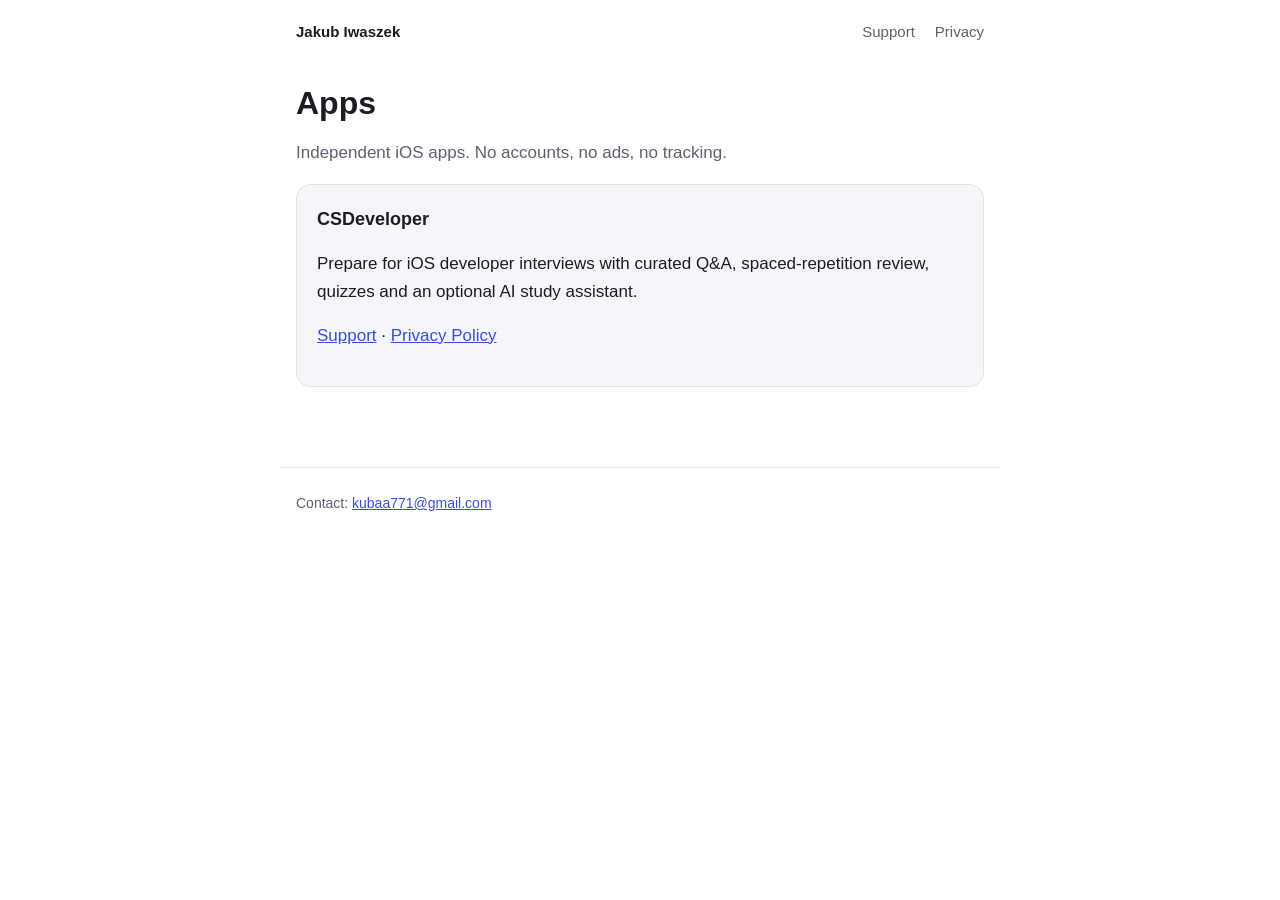
==== index.html @ 08690e5c "Add support and privacy pages" ====
<!doctype html>
<html lang="en">
<head>
  <meta charset="utf-8">
  <meta name="viewport" content="width=device-width, initial-scale=1">
  <title>Jakub Iwaszek – Apps</title>
  <meta name="description" content="iOS apps by Jakub Iwaszek, with support and privacy information.">
  <link rel="stylesheet" href="/assets/style.css">
</head>
<body>
  <header class="site">
    <a class="home" href="/">Jakub Iwaszek</a>
    <a href="/support/">Support</a>
    <a href="/privacy/">Privacy</a>
  </header>

  <main>
    <h1>Apps</h1>
    <p class="muted">Independent iOS apps. No accounts, no ads, no tracking.</p>

    <div class="card">
      <h3>CSDeveloper</h3>
      <p>Prepare for iOS developer interviews with curated Q&amp;A, spaced-repetition review, quizzes and an optional AI study assistant.</p>
      <p>
        <a href="/support/#csdeveloper">Support</a> ·
        <a href="/privacy/csdeveloper/">Privacy Policy</a>
      </p>
    </div>
  </main>

  <footer>
    Contact: <a href="mailto:kubaa771@gmail.com">kubaa771@gmail.com</a>
  </footer>
</body>
</html>
---- assets/style.css ----
:root {
  --bg: #ffffff;
  --surface: #f5f6fa;
  --text: #1c1d22;
  --muted: #5d6170;
  --border: #e2e4ec;
  --accent: #3a4fd1;
}

@media (prefers-color-scheme: dark) {
  :root {
    --bg: #111218;
    --surface: #1b1d26;
    --text: #e9eaf0;
    --muted: #9a9eb0;
    --border: #2a2d3a;
    --accent: #8c9cff;
  }
}

* { box-sizing: border-box; }

body {
  margin: 0;
  background: var(--bg);
  color: var(--text);
  font: 17px/1.6 -apple-system, BlinkMacSystemFont, "Segoe UI", Roboto, Helvetica, Arial, sans-serif;
  -webkit-text-size-adjust: 100%;
}

main {
  max-width: 720px;
  margin: 0 auto;
  padding: 40px 16px 64px;
}

header.site {
  max-width: 720px;
  margin: 0 auto;
  padding: 20px 16px 0;
  display: flex;
  gap: 20px;
  flex-wrap: wrap;
  font-size: 15px;
}

header.site a { color: var(--muted); text-decoration: none; }
header.site a:hover { color: var(--accent); }
header.site .home { color: var(--text); font-weight: 600; margin-right: auto; }

h1 { font-size: 32px; line-height: 1.2; margin: 0 0 8px; }
h2 { font-size: 22px; margin: 40px 0 8px; }
h3 { font-size: 18px; margin: 24px 0 4px; }

p, li { color: var(--text); }
.muted { color: var(--muted); }
a { color: var(--accent); }

ul { padding-left: 22px; }

.card {
  background: var(--surface);
  border: 1px solid var(--border);
  border-radius: 14px;
  padding: 20px;
  margin: 16px 0;
}

.card h3 { margin-top: 0; }

table {
  width: 100%;
  border-collapse: collapse;
  margin: 12px 0;
  font-size: 15px;
}

th, td {
  text-align: left;
  vertical-align: top;
  padding: 10px 8px;
  border-bottom: 1px solid var(--border);
}

th { color: var(--muted); font-weight: 600; }

.table-wrap { overflow-x: auto; }

footer {
  max-width: 720px;
  margin: 0 auto;
  padding: 24px 16px 40px;
  border-top: 1px solid var(--border);
  color: var(--muted);
  font-size: 14px;
}
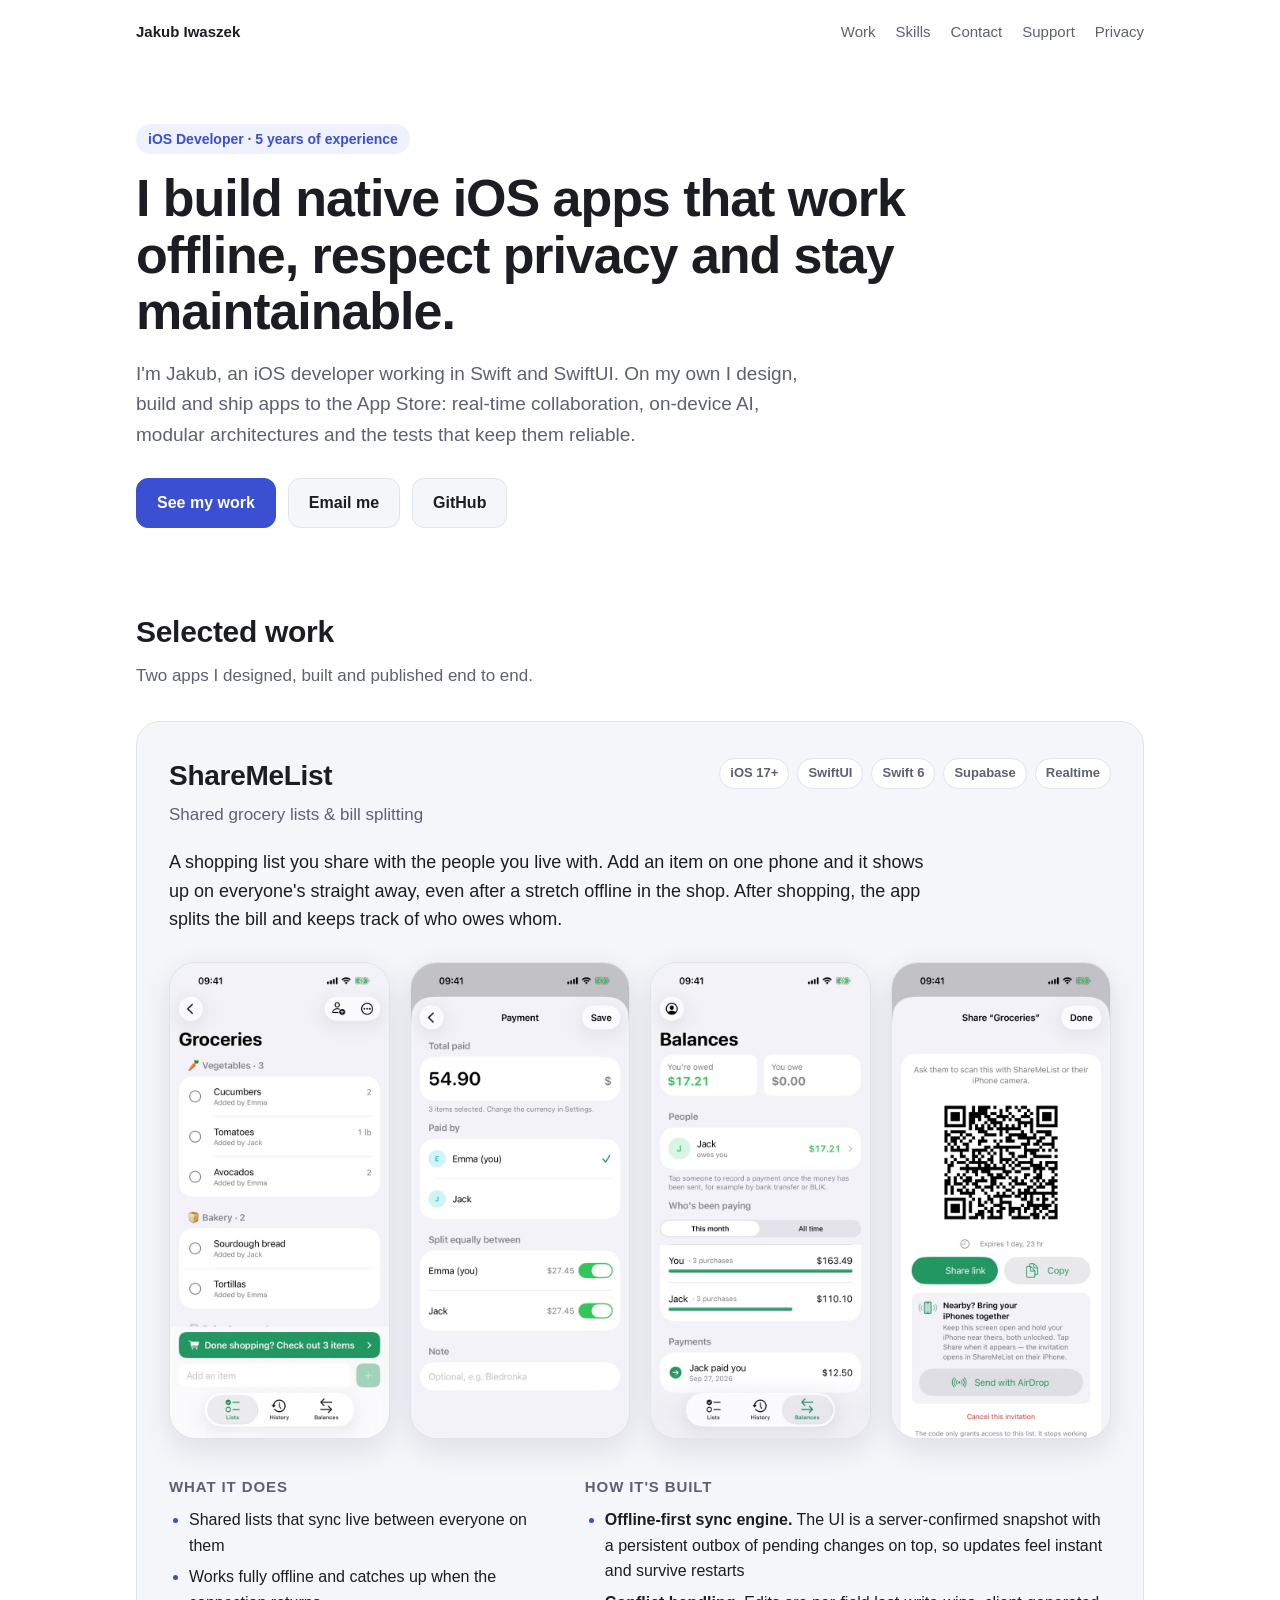
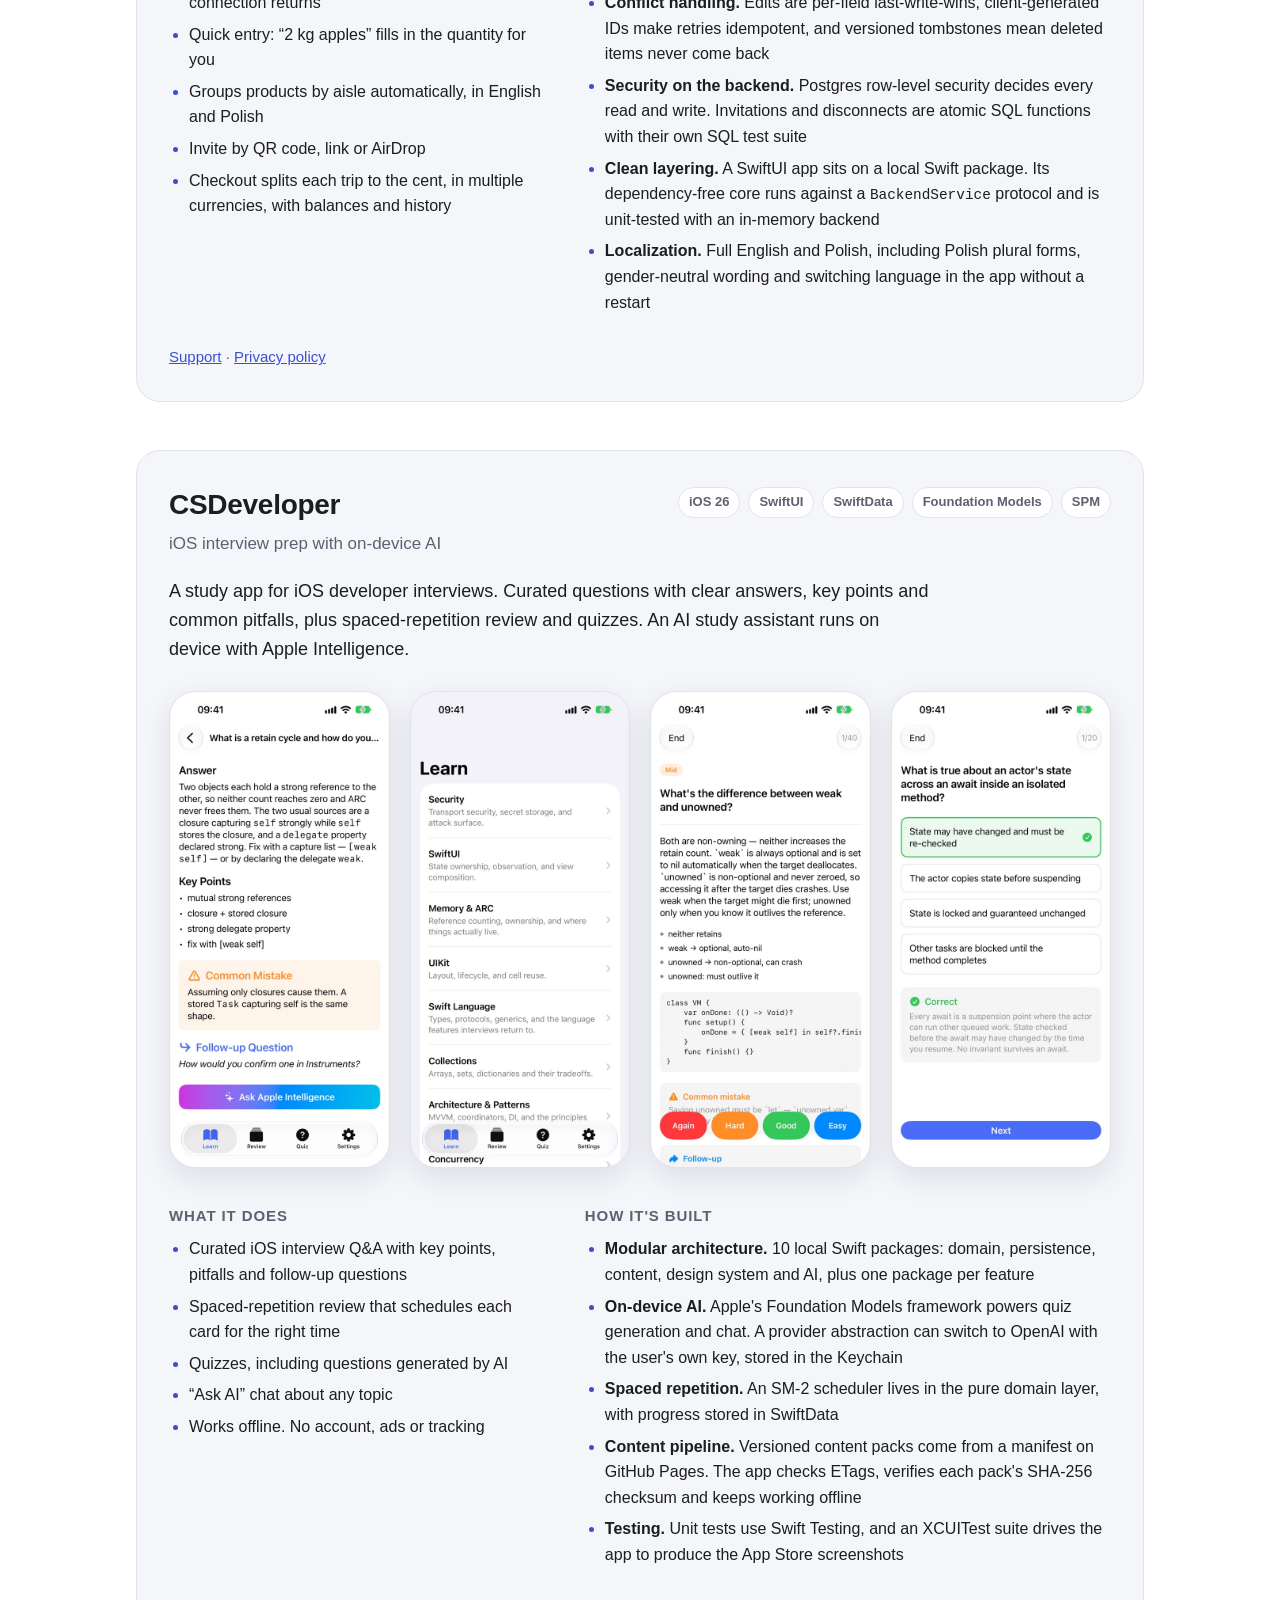
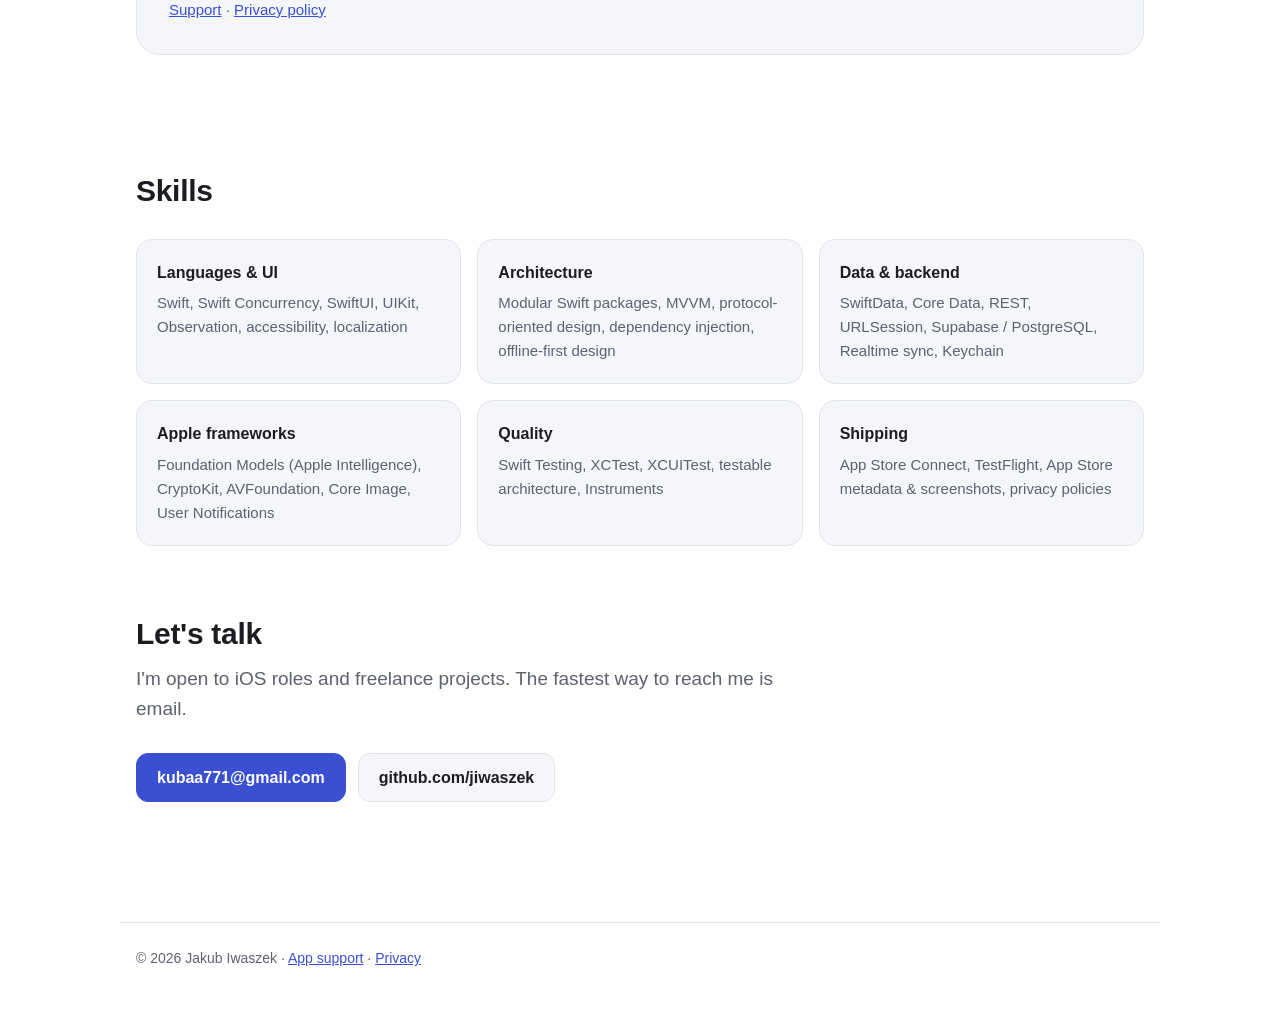
==== commit 001095e2: "Turn homepage into an iOS developer portfolio Add hero, case studies for ShareMeList and CSDeveloper" ====
--- a/index.html
+++ b/index.html
@@ -3,33 +3,209 @@
 <head>
   <meta charset="utf-8">
   <meta name="viewport" content="width=device-width, initial-scale=1">
-  <title>Jakub Iwaszek – Apps</title>
-  <meta name="description" content="iOS apps by Jakub Iwaszek, with support and privacy information.">
+  <title>Jakub Iwaszek – iOS Developer</title>
+  <meta name="description" content="Jakub Iwaszek is an iOS developer with 5 years of experience building native apps in Swift and SwiftUI. Creator of ShareMeList and CSDeveloper.">
+  <meta property="og:title" content="Jakub Iwaszek – iOS Developer">
+  <meta property="og:description" content="Native iOS apps in Swift and SwiftUI: offline-first, private by default, and well tested.">
+  <meta property="og:type" content="website">
+  <meta property="og:url" content="https://jiwaszek.github.io/">
+  <meta property="og:image" content="https://jiwaszek.github.io/assets/img/sml-list.jpg">
+  <link rel="icon" href="data:image/svg+xml,%3Csvg xmlns='http://www.w3.org/2000/svg' viewBox='0 0 64 64'%3E%3Crect width='64' height='64' rx='14' fill='%233a4fd1'/%3E%3Ctext x='32' y='42' font-family='-apple-system,Helvetica,Arial' font-size='28' font-weight='700' fill='white' text-anchor='middle'%3EJI%3C/text%3E%3C/svg%3E">
   <link rel="stylesheet" href="/assets/style.css">
 </head>
-<body>
-  <header class="site">
+<body class="home-page">
+  <header class="site wide">
     <a class="home" href="/">Jakub Iwaszek</a>
+    <a href="#work">Work</a>
+    <a href="#skills">Skills</a>
+    <a href="#contact">Contact</a>
     <a href="/support/">Support</a>
     <a href="/privacy/">Privacy</a>
   </header>
 
-  <main>
-    <h1>Apps</h1>
-    <p class="muted">Independent iOS apps. No accounts, no ads, no tracking.</p>
-
-    <div class="card">
-      <h3>CSDeveloper</h3>
-      <p>Prepare for iOS developer interviews with curated Q&amp;A, spaced-repetition review, quizzes and an optional AI study assistant.</p>
-      <p>
-        <a href="/support/#csdeveloper">Support</a> ·
-        <a href="/privacy/csdeveloper/">Privacy Policy</a>
-      </p>
-    </div>
+  <main class="wide">
+
+    <!-- Hero -->
+    <section class="hero">
+      <p class="eyebrow">iOS Developer · 5 years of experience</p>
+      <h1>I build native iOS apps that work offline, respect privacy and stay maintainable.</h1>
+      <p class="lede">I'm Jakub, an iOS developer working in Swift and SwiftUI. On my own I design, build and ship apps to the App Store: real-time collaboration, on-device AI, modular architectures and the tests that keep them reliable.</p>
+      <div class="actions">
+        <a class="btn primary" href="#work">See my work</a>
+        <a class="btn" href="mailto:kubaa771@gmail.com">Email me</a>
+        <a class="btn" href="https://github.com/jiwaszek">GitHub</a>
+      </div>
+    </section>
+
+    <!-- Projects -->
+    <section id="work" class="section">
+      <h2 class="section-title">Selected work</h2>
+      <p class="muted section-sub">Two apps I designed, built and published end to end.</p>
+
+      <!-- ShareMeList -->
+      <article class="project" id="sharemelist">
+        <div class="project-head">
+          <div>
+            <h3>ShareMeList</h3>
+            <p class="tagline">Shared grocery lists &amp; bill splitting</p>
+          </div>
+          <ul class="chips">
+            <li>iOS 17+</li><li>SwiftUI</li><li>Swift 6</li><li>Supabase</li><li>Realtime</li>
+          </ul>
+        </div>
+
+        <p class="project-intro">A shopping list you share with the people you live with. Add an item on one phone and it shows up on everyone's straight away, even after a stretch offline in the shop. After shopping, the app splits the bill and keeps track of who owes whom.</p>
+
+        <div class="shots" role="list">
+          <figure role="listitem"><img src="/assets/img/sml-list.jpg" alt="ShareMeList list screen with products grouped by aisle" loading="lazy" width="552" height="1200"></figure>
+          <figure role="listitem"><img src="/assets/img/sml-checkout.jpg" alt="Checkout screen for splitting the cost of a shopping trip" loading="lazy" width="552" height="1200"></figure>
+          <figure role="listitem"><img src="/assets/img/sml-balances.jpg" alt="Balances screen showing who owes whom" loading="lazy" width="552" height="1200"></figure>
+          <figure role="listitem"><img src="/assets/img/sml-invite.jpg" alt="Invitation screen with a QR code" loading="lazy" width="552" height="1200"></figure>
+        </div>
+
+        <div class="columns">
+          <div>
+            <h4>What it does</h4>
+            <ul>
+              <li>Shared lists that sync live between everyone on them</li>
+              <li>Works fully offline and catches up when the connection returns</li>
+              <li>Quick entry: “2 kg apples” fills in the quantity for you</li>
+              <li>Groups products by aisle automatically, in English and Polish</li>
+              <li>Invite by QR code, link or AirDrop</li>
+              <li>Checkout splits each trip to the cent, in multiple currencies, with balances and history</li>
+            </ul>
+          </div>
+          <div>
+            <h4>How it's built</h4>
+            <ul>
+              <li><strong>Offline-first sync engine.</strong> The UI is a server-confirmed snapshot with a persistent outbox of pending changes on top, so updates feel instant and survive restarts</li>
+              <li><strong>Conflict handling.</strong> Edits are per-field last-write-wins, client-generated IDs make retries idempotent, and versioned tombstones mean deleted items never come back</li>
+              <li><strong>Security on the backend.</strong> Postgres row-level security decides every read and write. Invitations and disconnects are atomic SQL functions with their own SQL test suite</li>
+              <li><strong>Clean layering.</strong> A SwiftUI app sits on a local Swift package. Its dependency-free core runs against a <code>BackendService</code> protocol and is unit-tested with an in-memory backend</li>
+              <li><strong>Localization.</strong> Full English and Polish, including Polish plural forms, gender-neutral wording and switching language in the app without a restart</li>
+            </ul>
+          </div>
+        </div>
+
+        <p class="project-links">
+          <a href="/TogetherList/support/">Support</a> ·
+          <a href="/TogetherList/privacy/">Privacy policy</a>
+          <!-- TODO: add App Store link once live -->
+        </p>
+      </article>
+
+      <!-- CSDeveloper -->
+      <article class="project" id="csdeveloper">
+        <div class="project-head">
+          <div>
+            <h3>CSDeveloper</h3>
+            <p class="tagline">iOS interview prep with on-device AI</p>
+          </div>
+          <ul class="chips">
+            <li>iOS 26</li><li>SwiftUI</li><li>SwiftData</li><li>Foundation Models</li><li>SPM</li>
+          </ul>
+        </div>
+
+        <p class="project-intro">A study app for iOS developer interviews. Curated questions with clear answers, key points and common pitfalls, plus spaced-repetition review and quizzes. An AI study assistant runs on device with Apple Intelligence.</p>
+
+        <div class="shots" role="list">
+          <figure role="listitem"><img src="/assets/img/csd-learn-detail.jpg" alt="CSDeveloper topic detail with answer, key points and a common mistake" loading="lazy" width="552" height="1200"></figure>
+          <figure role="listitem"><img src="/assets/img/csd-learn-topics.jpg" alt="List of study topics" loading="lazy" width="552" height="1200"></figure>
+          <figure role="listitem"><img src="/assets/img/csd-review.jpg" alt="Spaced-repetition review card" loading="lazy" width="552" height="1200"></figure>
+          <figure role="listitem"><img src="/assets/img/csd-quiz.jpg" alt="Multiple-choice quiz question" loading="lazy" width="552" height="1200"></figure>
+        </div>
+
+        <div class="columns">
+          <div>
+            <h4>What it does</h4>
+            <ul>
+              <li>Curated iOS interview Q&amp;A with key points, pitfalls and follow-up questions</li>
+              <li>Spaced-repetition review that schedules each card for the right time</li>
+              <li>Quizzes, including questions generated by AI</li>
+              <li>“Ask AI” chat about any topic</li>
+              <li>Works offline. No account, ads or tracking</li>
+            </ul>
+          </div>
+          <div>
+            <h4>How it's built</h4>
+            <ul>
+              <li><strong>Modular architecture.</strong> 10 local Swift packages: domain, persistence, content, design system and AI, plus one package per feature</li>
+              <li><strong>On-device AI.</strong> Apple's Foundation Models framework powers quiz generation and chat. A provider abstraction can switch to OpenAI with the user's own key, stored in the Keychain</li>
+              <li><strong>Spaced repetition.</strong> An SM-2 scheduler lives in the pure domain layer, with progress stored in SwiftData</li>
+              <li><strong>Content pipeline.</strong> Versioned content packs come from a manifest on GitHub Pages. The app checks ETags, verifies each pack's SHA-256 checksum and keeps working offline</li>
+              <li><strong>Testing.</strong> Unit tests use Swift Testing, and an XCUITest suite drives the app to produce the App Store screenshots</li>
+            </ul>
+          </div>
+        </div>
+
+        <p class="project-links">
+          <a href="/support/#csdeveloper">Support</a> ·
+          <a href="/privacy/csdeveloper/">Privacy policy</a>
+          <!-- TODO: add App Store link once live -->
+        </p>
+      </article>
+    </section>
+
+    <!-- Skills -->
+    <section id="skills" class="section">
+      <h2 class="section-title">Skills</h2>
+      <div class="skills">
+        <div class="skill-group">
+          <h4>Languages &amp; UI</h4>
+          <p>Swift, Swift Concurrency, SwiftUI, UIKit, Observation, accessibility, localization</p>
+        </div>
+        <div class="skill-group">
+          <h4>Architecture</h4>
+          <p>Modular Swift packages, MVVM, protocol-oriented design, dependency injection, offline-first design</p>
+        </div>
+        <div class="skill-group">
+          <h4>Data &amp; backend</h4>
+          <p>SwiftData, Core Data, REST, URLSession, Supabase / PostgreSQL, Realtime sync, Keychain</p>
+        </div>
+        <div class="skill-group">
+          <h4>Apple frameworks</h4>
+          <p>Foundation Models (Apple Intelligence), CryptoKit, AVFoundation, Core Image, User Notifications</p>
+        </div>
+        <div class="skill-group">
+          <h4>Quality</h4>
+          <p>Swift Testing, XCTest, XCUITest, testable architecture, Instruments</p>
+        </div>
+        <div class="skill-group">
+          <h4>Shipping</h4>
+          <p>App Store Connect, TestFlight, App Store metadata &amp; screenshots, privacy policies</p>
+        </div>
+      </div>
+    </section>
+
+    <!--
+      Experience: fill in from CV.
+    <section id="experience" class="section">
+      <h2 class="section-title">Experience</h2>
+      <ol class="timeline">
+        <li>
+          <div class="when">2021 – present</div>
+          <div>
+            <h4>iOS Developer · Company</h4>
+            <p>One or two lines of impact.</p>
+          </div>
+        </li>
+      </ol>
+    </section>
+    -->
+
+    <!-- Contact -->
+    <section id="contact" class="section contact">
+      <h2 class="section-title">Let's talk</h2>
+      <p class="lede">I'm open to iOS roles and freelance projects. The fastest way to reach me is email.</p>
+      <div class="actions">
+        <a class="btn primary" href="mailto:kubaa771@gmail.com">kubaa771@gmail.com</a>
+        <a class="btn" href="https://github.com/jiwaszek">github.com/jiwaszek</a>
+      </div>
+    </section>
   </main>
 
-  <footer>
-    Contact: <a href="mailto:kubaa771@gmail.com">kubaa771@gmail.com</a>
+  <footer class="wide">
+    © 2026 Jakub Iwaszek · <a href="/support/">App support</a> · <a href="/privacy/">Privacy</a>
   </footer>
 </body>
 </html>
--- a/assets/style.css
+++ b/assets/style.css
@@ -94,3 +94,153 @@
   color: var(--muted);
   font-size: 14px;
 }
+
+/* ---------- Portfolio home ---------- */
+
+:root { --accent-soft: rgba(58, 79, 209, 0.08); --shadow: 0 10px 30px rgba(20, 24, 60, 0.10); }
+@media (prefers-color-scheme: dark) {
+  :root { --accent-soft: rgba(140, 156, 255, 0.12); --shadow: 0 10px 30px rgba(0, 0, 0, 0.45); }
+}
+
+html { scroll-behavior: smooth; }
+.home-page section[id] { scroll-margin-top: 24px; }
+
+header.site.wide, main.wide, footer.wide { max-width: 1040px; }
+main.wide { padding-top: 24px; }
+
+.hero { padding: 56px 0 24px; max-width: 820px; }
+.eyebrow {
+  display: inline-block;
+  margin: 0 0 16px;
+  padding: 4px 12px;
+  border-radius: 999px;
+  background: var(--accent-soft);
+  color: var(--accent);
+  font-size: 14px;
+  font-weight: 600;
+}
+.hero h1 {
+  font-size: clamp(32px, 5.2vw, 52px);
+  line-height: 1.08;
+  letter-spacing: -0.02em;
+  margin: 0 0 20px;
+}
+.lede { font-size: 19px; color: var(--muted); max-width: 680px; margin: 0 0 28px; }
+
+.actions { display: flex; flex-wrap: wrap; gap: 12px; }
+.btn {
+  display: inline-block;
+  padding: 11px 20px;
+  border-radius: 12px;
+  border: 1px solid var(--border);
+  background: var(--surface);
+  color: var(--text);
+  font-size: 16px;
+  font-weight: 600;
+  text-decoration: none;
+  transition: transform .15s ease, border-color .15s ease;
+}
+.btn:hover { border-color: var(--accent); transform: translateY(-1px); }
+.btn.primary { background: var(--accent); border-color: var(--accent); color: #fff; }
+@media (prefers-color-scheme: dark) { .btn.primary { color: #111218; } }
+
+.section { padding: 56px 0 8px; }
+.section-title { font-size: 30px; letter-spacing: -0.01em; margin: 0 0 6px; }
+.section-sub { margin: 0 0 8px; }
+
+.project {
+  margin: 32px 0 48px;
+  padding: 32px;
+  background: var(--surface);
+  border: 1px solid var(--border);
+  border-radius: 24px;
+}
+.project-head {
+  display: flex;
+  flex-wrap: wrap;
+  justify-content: space-between;
+  align-items: flex-start;
+  gap: 12px 24px;
+}
+.project h3 { font-size: 28px; margin: 0; letter-spacing: -0.01em; }
+.tagline { margin: 2px 0 0; color: var(--muted); }
+.project-intro { font-size: 18px; max-width: 760px; margin: 20px 0 0; }
+
+.chips { list-style: none; display: flex; flex-wrap: wrap; gap: 8px; padding: 0; margin: 4px 0 0; }
+.chips li {
+  font-size: 13px;
+  font-weight: 600;
+  padding: 4px 10px;
+  border-radius: 999px;
+  border: 1px solid var(--border);
+  background: var(--bg);
+  color: var(--muted);
+}
+
+.shots {
+  display: grid;
+  grid-template-columns: repeat(4, minmax(0, 1fr));
+  gap: 20px;
+  margin: 28px 0 8px;
+}
+.shots figure { margin: 0; }
+.shots img {
+  display: block;
+  width: 100%;
+  height: auto;
+  border-radius: 12% / 5.5%;
+  border: 1px solid var(--border);
+  box-shadow: var(--shadow);
+  background: var(--bg);
+}
+
+.columns { display: grid; grid-template-columns: 1fr 1.4fr; gap: 8px 40px; }
+.columns h4 { font-size: 15px; text-transform: uppercase; letter-spacing: .06em; color: var(--muted); margin: 28px 0 8px; }
+.columns ul { margin: 0; padding-left: 20px; }
+.columns li { margin: 6px 0; font-size: 16px; }
+.columns li::marker { color: var(--accent); }
+code { font: 0.9em ui-monospace, SFMono-Regular, Menlo, monospace; }
+
+.project-links { margin: 24px 0 0; font-size: 15px; color: var(--muted); }
+
+.skills { display: grid; grid-template-columns: repeat(3, minmax(0, 1fr)); gap: 16px; margin-top: 24px; }
+.skill-group { padding: 20px; border: 1px solid var(--border); border-radius: 16px; background: var(--surface); }
+.skill-group h4 { margin: 0 0 6px; font-size: 16px; }
+.skill-group p { margin: 0; color: var(--muted); font-size: 15px; }
+
+.timeline { list-style: none; padding: 0; margin: 24px 0 0; }
+.timeline li { display: grid; grid-template-columns: 160px 1fr; gap: 16px; padding: 16px 0; border-bottom: 1px solid var(--border); }
+.timeline .when { color: var(--muted); font-size: 15px; }
+.timeline h4 { margin: 0 0 4px; }
+.timeline p { margin: 0; }
+
+.contact { padding-bottom: 56px; }
+
+@media (max-width: 820px) {
+  .project { padding: 20px; border-radius: 20px; }
+  .columns { grid-template-columns: 1fr; }
+  .skills { grid-template-columns: 1fr 1fr; }
+  /* Screenshots become a swipeable row on small screens */
+  .shots {
+    display: flex;
+    overflow-x: auto;
+    scroll-snap-type: x mandatory;
+    gap: 14px;
+    margin-left: -20px;
+    margin-right: -20px;
+    padding: 4px 20px 20px;
+    scrollbar-width: none;
+  }
+  .shots::-webkit-scrollbar { display: none; }
+  .shots figure { flex: 0 0 58%; scroll-snap-align: center; }
+}
+@media (max-width: 520px) {
+  .hero { padding-top: 32px; }
+  .lede { font-size: 17px; }
+  .skills { grid-template-columns: 1fr; }
+  .timeline li { grid-template-columns: 1fr; gap: 4px; }
+}
+@media (prefers-reduced-motion: reduce) {
+  html { scroll-behavior: auto; }
+  .btn { transition: none; }
+}
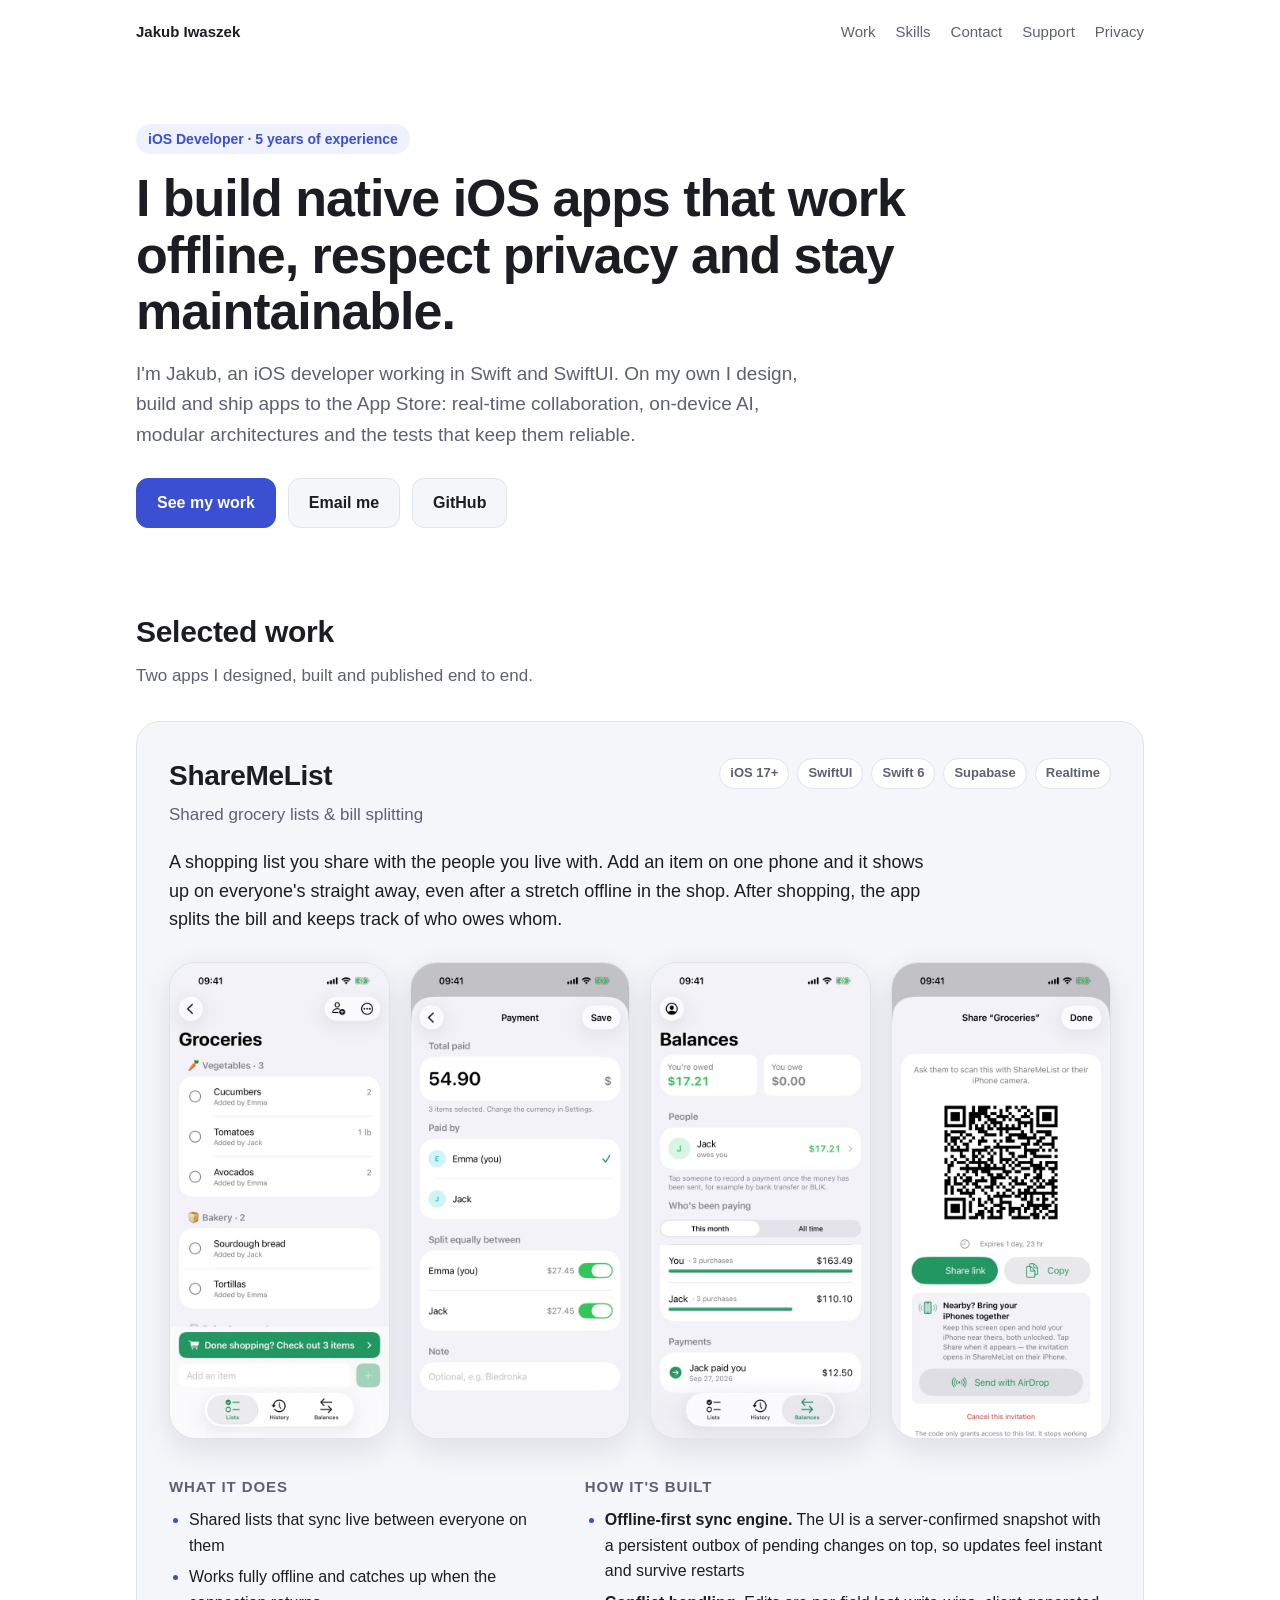
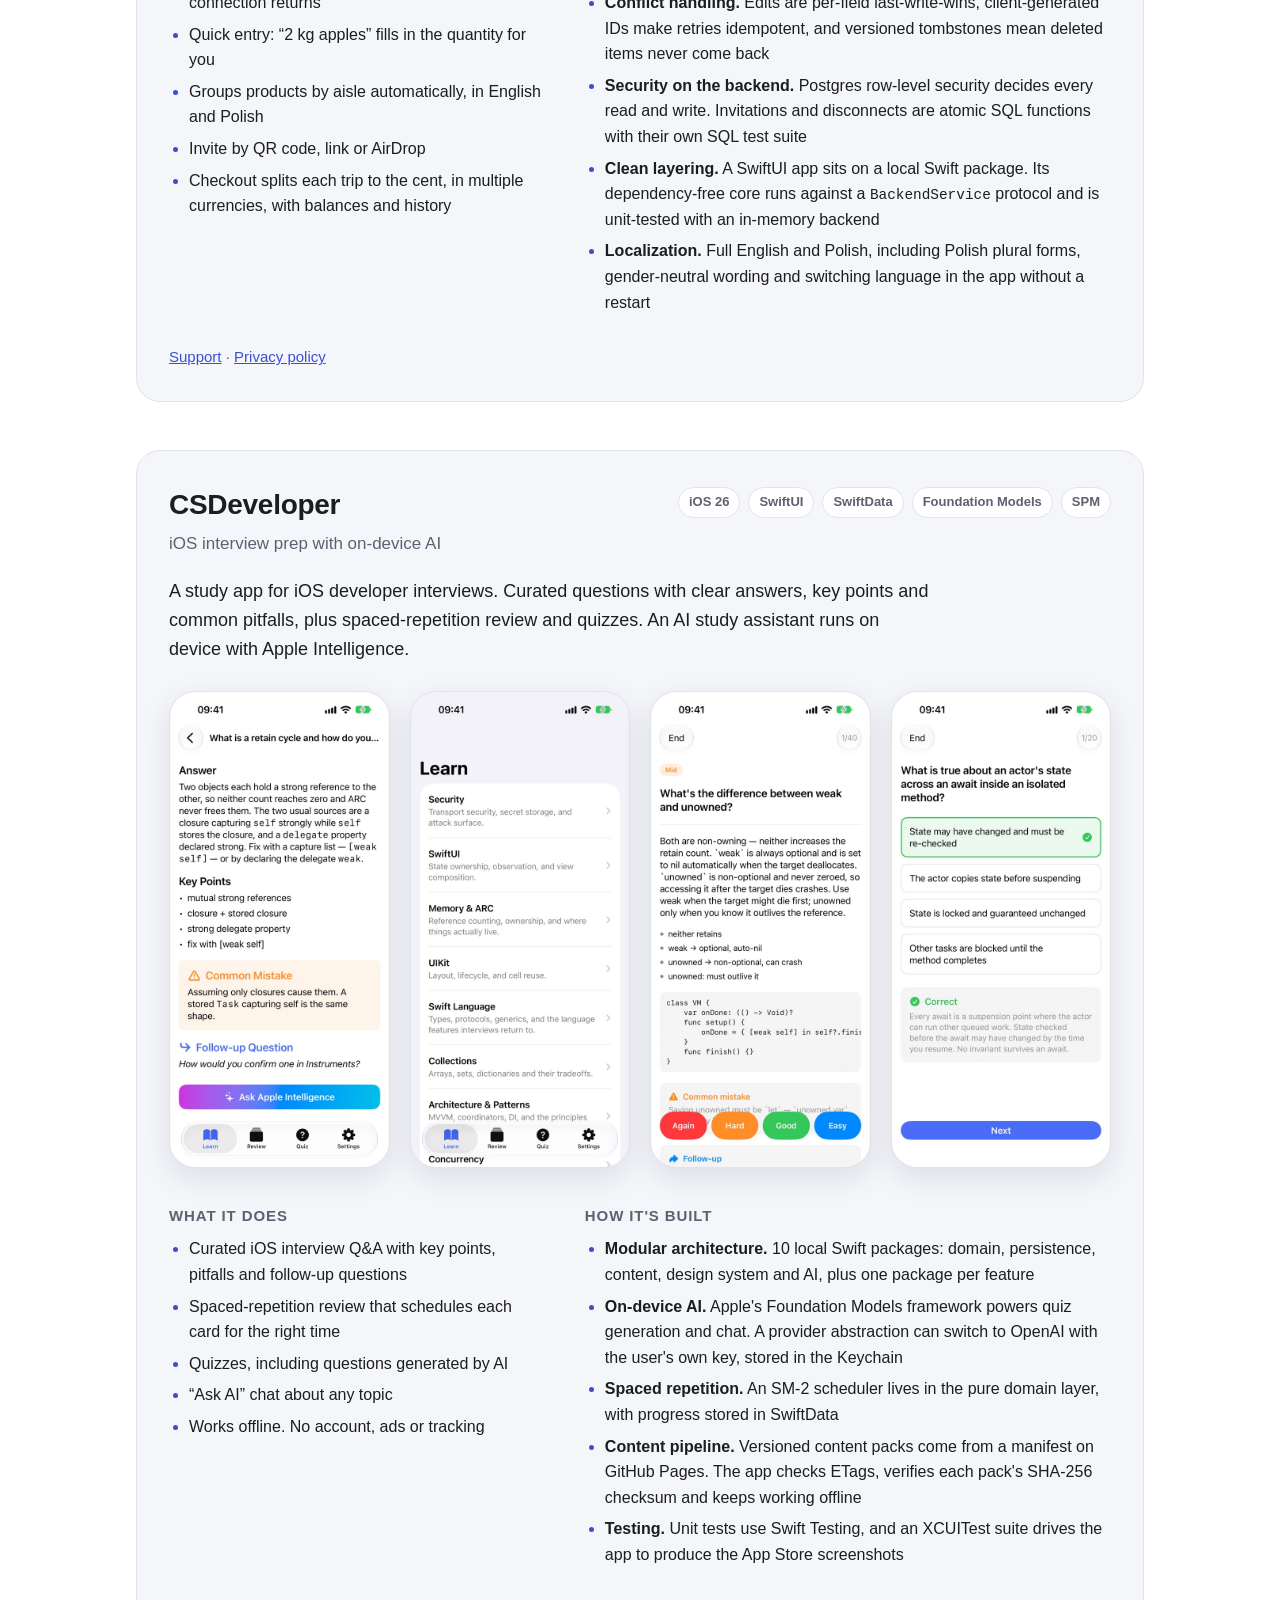
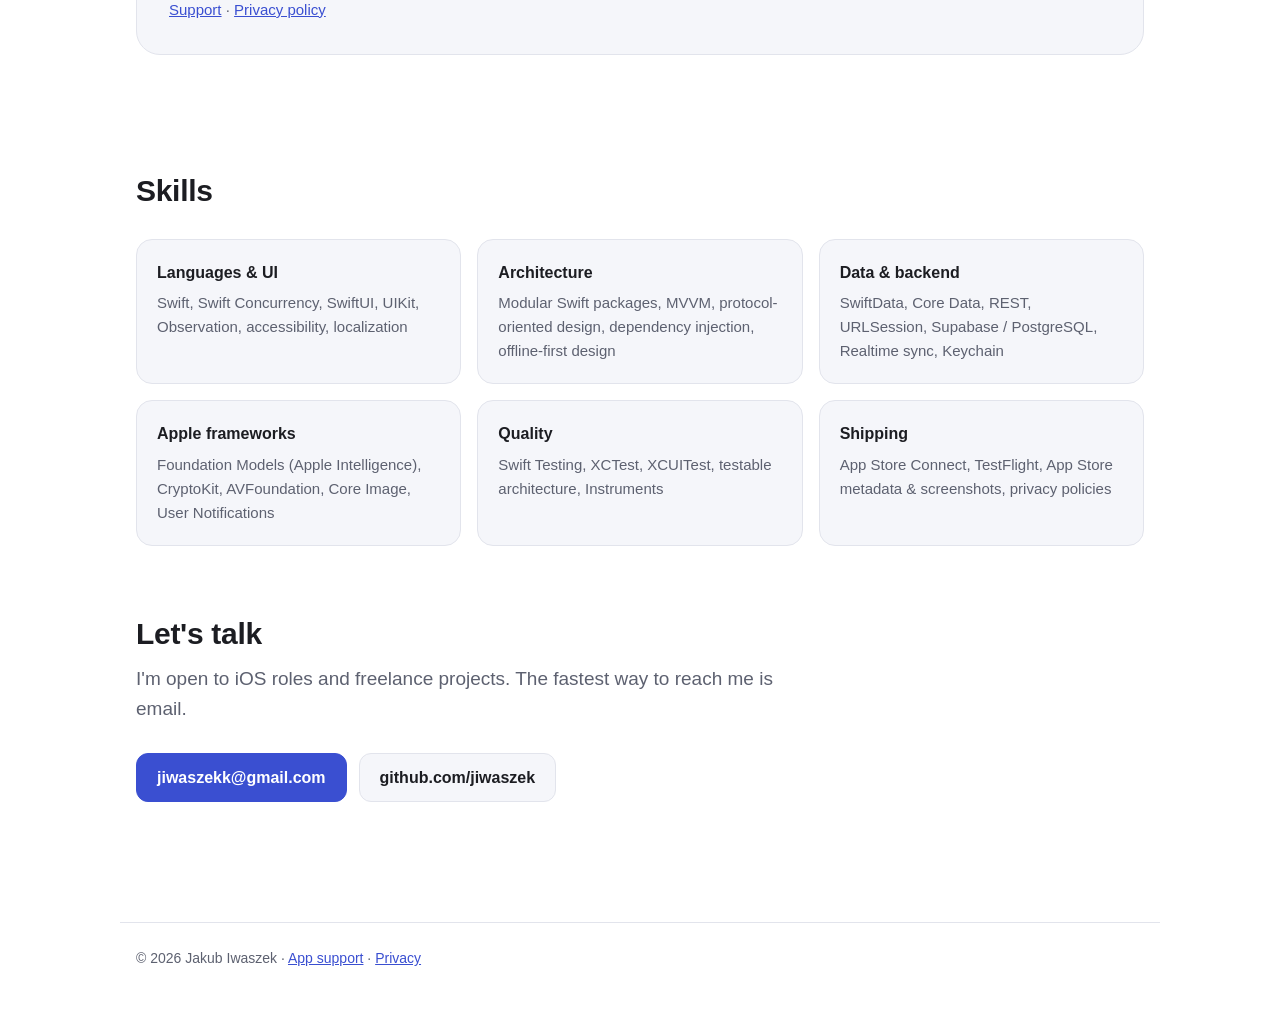
==== commit 768043f5: "Use jiwaszekk@gmail.com as portfolio contact email Co-Authored-By: Claude Opus 5.5 <noreply@anthropi" ====
--- a/index.html
+++ b/index.html
@@ -32,7 +32,7 @@
       <p class="lede">I'm Jakub, an iOS developer working in Swift and SwiftUI. On my own I design, build and ship apps to the App Store: real-time collaboration, on-device AI, modular architectures and the tests that keep them reliable.</p>
       <div class="actions">
         <a class="btn primary" href="#work">See my work</a>
-        <a class="btn" href="mailto:kubaa771@gmail.com">Email me</a>
+        <a class="btn" href="mailto:jiwaszekk@gmail.com">Email me</a>
         <a class="btn" href="https://github.com/jiwaszek">GitHub</a>
       </div>
     </section>
@@ -198,7 +198,7 @@
       <h2 class="section-title">Let's talk</h2>
       <p class="lede">I'm open to iOS roles and freelance projects. The fastest way to reach me is email.</p>
       <div class="actions">
-        <a class="btn primary" href="mailto:kubaa771@gmail.com">kubaa771@gmail.com</a>
+        <a class="btn primary" href="mailto:jiwaszekk@gmail.com">jiwaszekk@gmail.com</a>
         <a class="btn" href="https://github.com/jiwaszek">github.com/jiwaszek</a>
       </div>
     </section>
